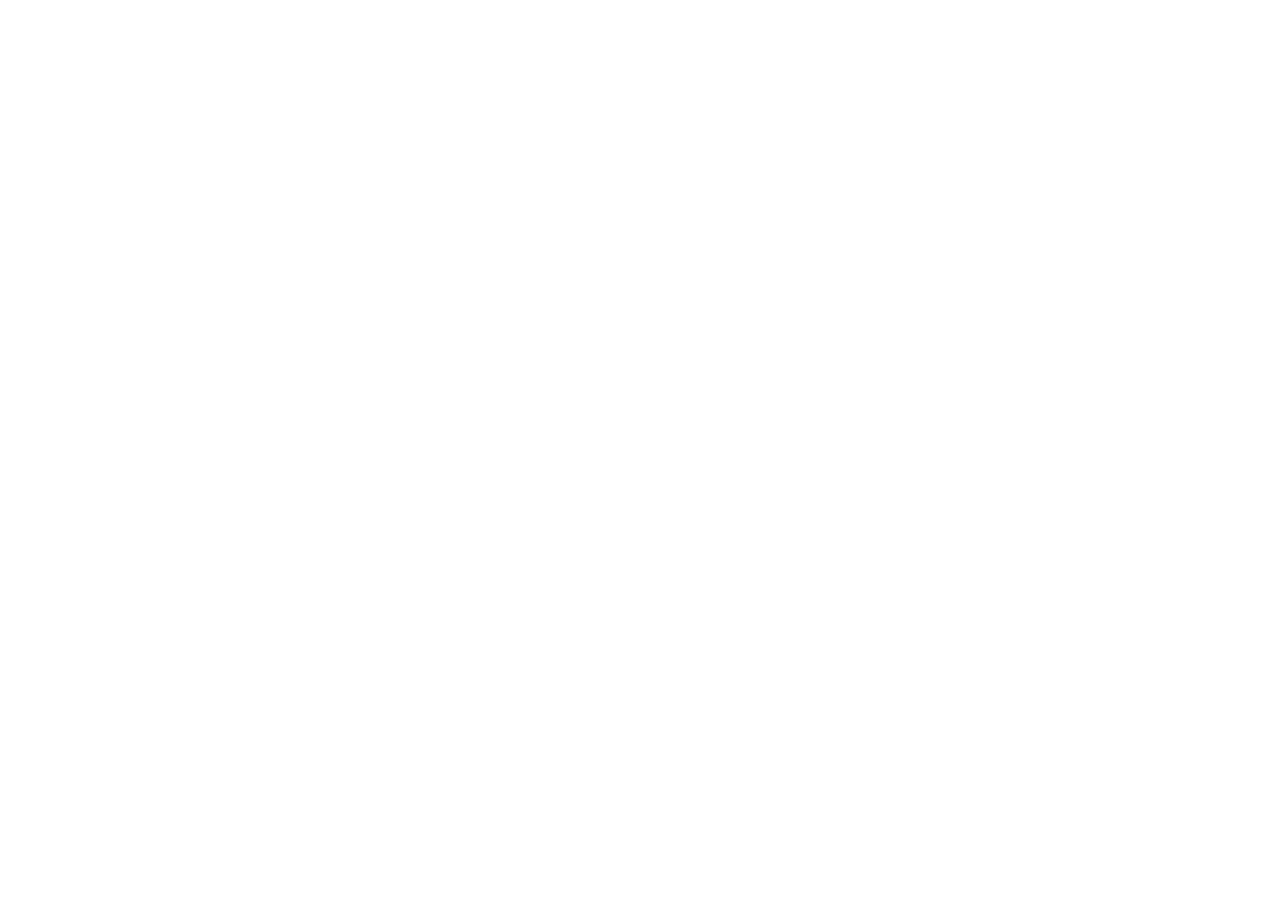
==== App2/app.html @ 93fe56b6 "Inclusão do Html e JavaScript" ====
<!DOCTYPE html>
<html lang="pt-br">
<head>
    <meta charset="UTF-8">
    <meta http-equiv="X-UA-Compatible" content="IE=edge">
    <meta name="viewport" content="width=device-width, initial-scale=1.0">
    <title>Jogo mata mosca</title>
</head>
<body>
    
</body>
</html>
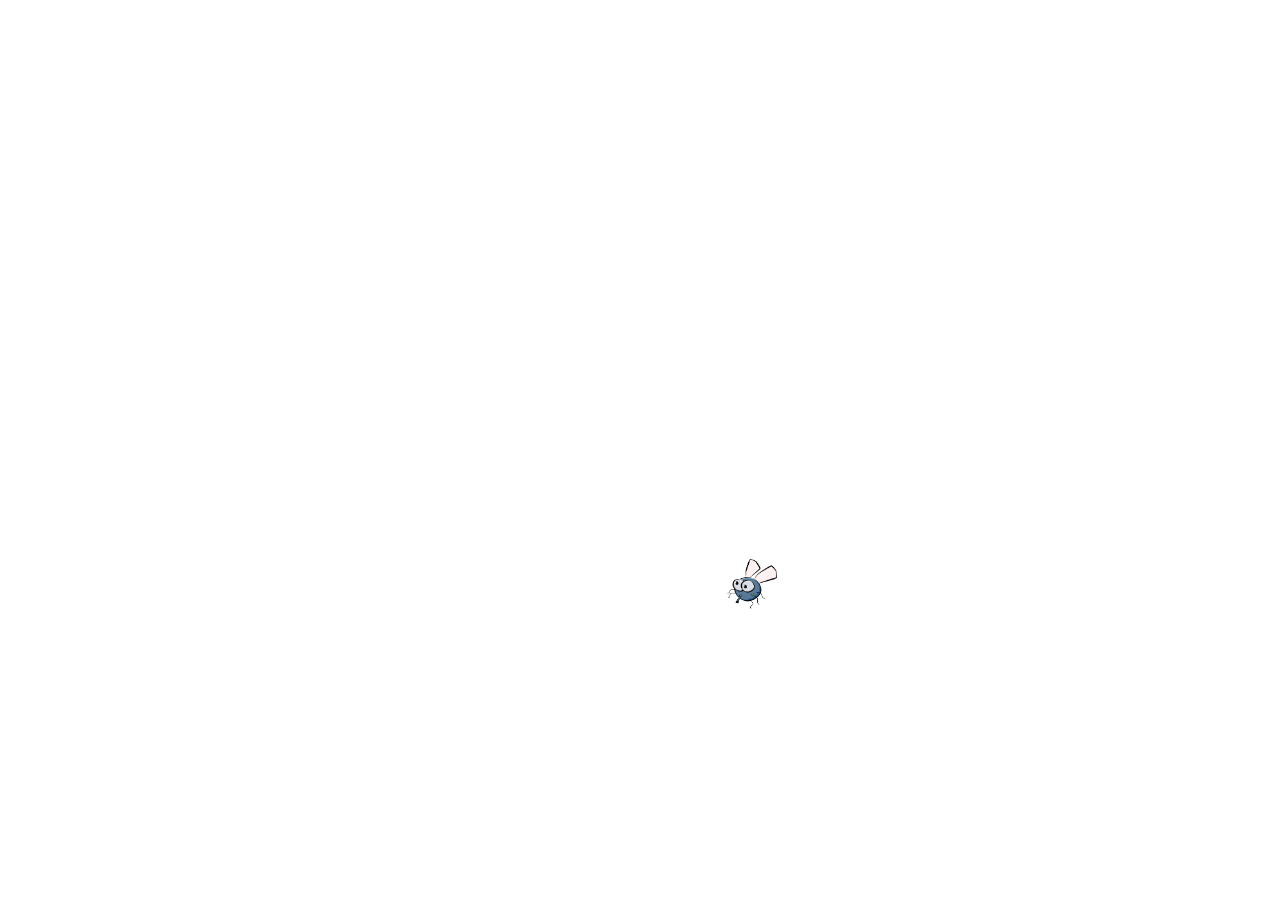
==== commit 9f5de556: "Inclusão do Estilo Css" ====
--- a/App2/app.html
+++ b/App2/app.html
@@ -5,8 +5,19 @@
     <meta http-equiv="X-UA-Compatible" content="IE=edge">
     <meta name="viewport" content="width=device-width, initial-scale=1.0">
     <title>Jogo mata mosca</title>
+
+    <link rel="stylesheet" href="estilo.css">
+
+    <script src="jogo.js"></script>
+
 </head>
-<body>
+<body onresize="ajustaTamanhoPalcoJogo()">
+
     
+    
+
+    <script>
+        posicaoRandomica()
+    </script>
 </body>
 </html>--- a/App2/estilo.css
+++ b/App2/estilo.css
@@ -0,0 +1,4 @@
+.mosquito1 {
+width: 50px;
+height: 50px;
+}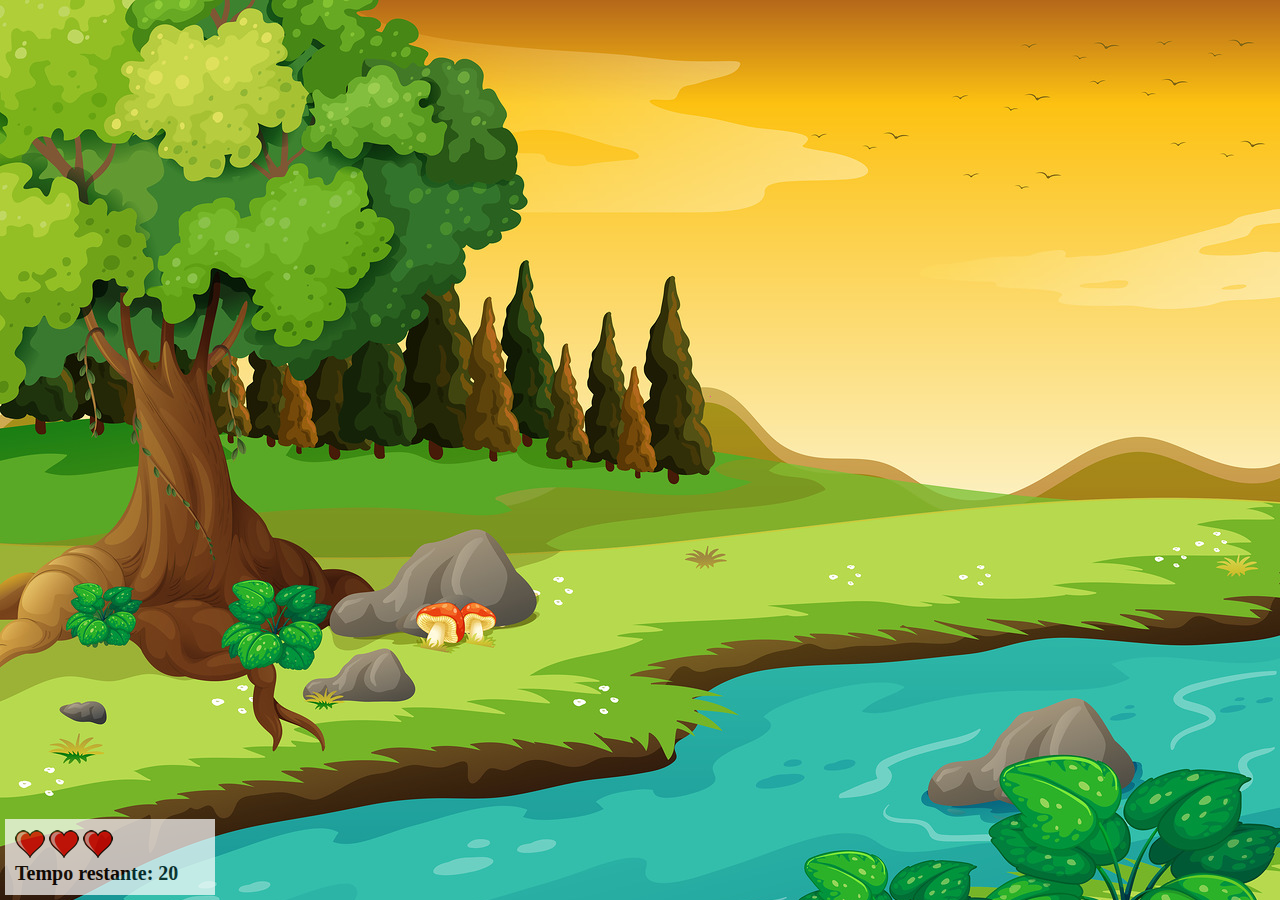
==== commit e343773a: "Codificação do Jogo" ====
--- a/App2/app.html
+++ b/App2/app.html
@@ -1,9 +1,7 @@
 <!DOCTYPE html>
 <html lang="pt-br">
 <head>
-    <meta charset="UTF-8">
-    <meta http-equiv="X-UA-Compatible" content="IE=edge">
-    <meta name="viewport" content="width=device-width, initial-scale=1.0">
+    
     <title>Jogo mata mosca</title>
 
     <link rel="stylesheet" href="estilo.css">
@@ -13,11 +11,27 @@
 </head>
 <body onresize="ajustaTamanhoPalcoJogo()">
 
-    
+    <div class="painel">
+        <div class="vidas">
+            <img id="v1" src="imagens/coracao_cheio.png">
+            <img id="v2" src="imagens/coracao_cheio.png">
+            <img id="v3" src="imagens/coracao_cheio.png">
+        </div>
+
+        <div class="cronometro">
+            Tempo restante: <span id="cronometro"></span>
+        </div>
+
+    </div>
     
 
     <script>
-        posicaoRandomica()
+
+        document.getElementById('cronometro').innerHTML = tempo
+
+        var criaMosquito = setInterval(function() {
+         posicaoRandomica()
+         }, 2000)
     </script>
 </body>
 </html>--- a/App2/estilo.css
+++ b/App2/estilo.css
@@ -1,4 +1,50 @@
+body{
+    background-image: url(imagens/bg.jpg);
+    background-repeat: no-repeat;
+    background-size: 100%;
+}
+
 .mosquito1 {
 width: 50px;
 height: 50px;
+}
+
+.mosquito2 {
+    width: 70px;
+    height: 70px;
+    }
+
+.mosquito3 {
+     width: 90px;
+     height: 90px;
+     }
+
+.ladoA {
+    transform: scaleX(1);
+}
+
+.ladoA {
+    transform: scaleX(-1);
+}
+
+
+.painel {
+    position: absolute;
+    width: 190px;
+    padding: 10px;
+    left: 5px;
+    bottom: 5px;
+    border-top: solid 1px #fff;
+    background-color: #fff;
+    opacity: 0.7;
+}
+
+.vidas {
+    float: left;
+}
+
+.cronometro {
+    float: left;
+    font-size: 20px;
+    font-weight: bold;
 }